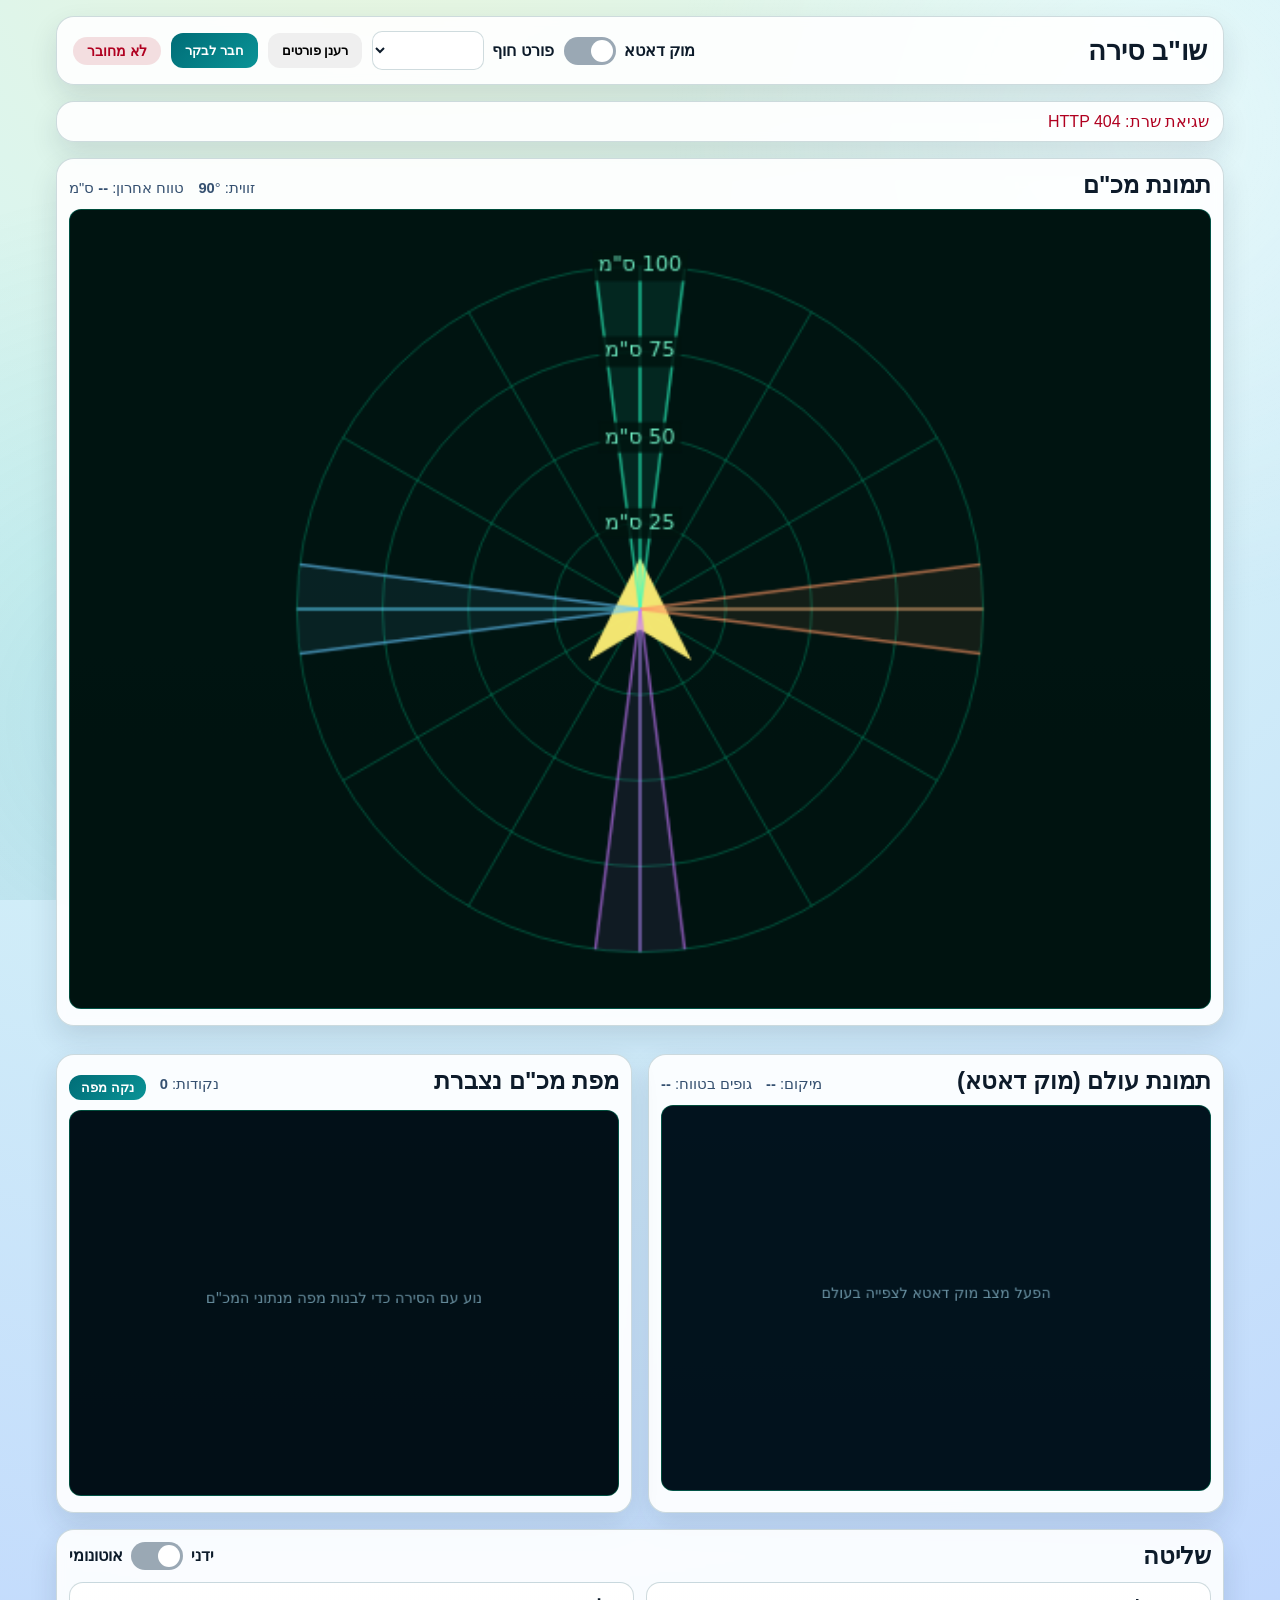
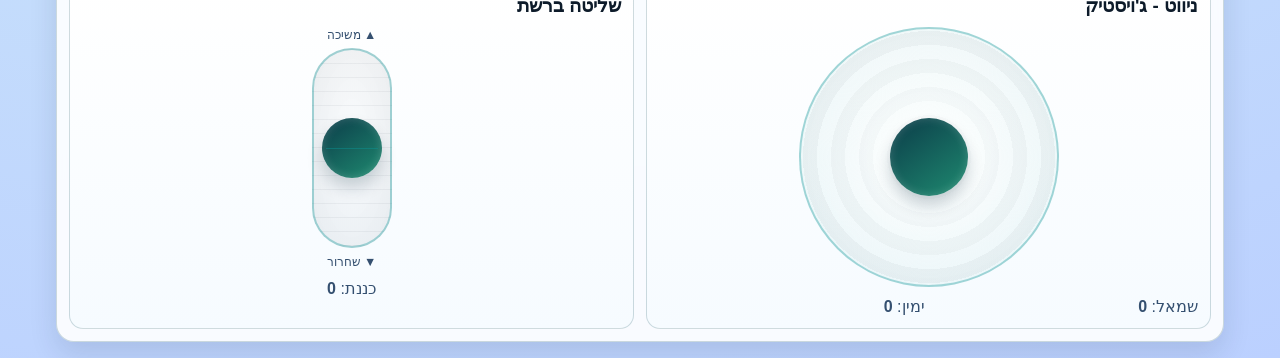
==== host/web/index.html @ 7709d46a "." ====
<!doctype html>
<html lang="he" dir="rtl">
  <head>
    <meta charset="UTF-8" />
    <meta name="viewport" content="width=device-width, initial-scale=1.0" />
    <title>שו"ב סירה</title>
    <link rel="stylesheet" href="./styles.css" />
  </head>
  <body>
    <div class="bg-gradient"></div>
    <main class="layout">
      <header class="panel topbar">
        <h1>שו"ב סירה</h1>
        <div class="top-actions">
          <label class="switch-wrap" for="mockSwitch">
            <span>מוק דאטא</span>
            <input id="mockSwitch" type="checkbox" />
            <span class="switch-slider" aria-hidden="true"></span>
          </label>
          <label class="port-picker" for="portSelect">
            <span>פורט חוף</span>
            <select id="portSelect"></select>
          </label>
          <button id="refreshPortsBtn" type="button">רענן פורטים</button>
          <button id="connectBtn" class="primary">חבר לבקר</button>
          <span id="connectionState" class="badge disconnected">לא מחובר</span>
        </div>
      </header>

      <section class="panel server-panel">
        <p id="serverMessage" class="server-message">השרת המקומי זמין. בחר פורט COM של ארדואינו החוף וחבר.</p>
      </section>

      <section class="panel radar-panel">
        <div class="panel-header">
          <h2>תמונת מכ"ם</h2>
          <div class="radar-meta">
            <span>זווית: <strong id="radarAngleValue">90</strong>°</span>
            <span>טווח אחרון: <strong id="radarDistanceValue">--</strong> ס"מ</span>
          </div>
        </div>
        <canvas id="radarCanvas" width="600" height="420" aria-label="תצוגת מכ"ם"></canvas>
      </section>

      <div class="world-row">
        <section class="panel radar-panel world-panel">
          <div class="panel-header">
            <h2>תמונת עולם (מוק דאטא)</h2>
            <div class="radar-meta">
              <span>מיקום: <strong id="worldPosValue">--</strong></span>
              <span>גופים בטווח: <strong id="worldInRangeValue">--</strong></span>
            </div>
          </div>
          <canvas id="worldCanvas" width="600" height="420" aria-label="תמונת עולם המוק"></canvas>
        </section>

        <section class="panel radar-panel map-panel">
          <div class="panel-header">
            <h2>מפת מכ"ם נצברת</h2>
            <div class="radar-meta">
              <span>נקודות: <strong id="mapPointsValue">0</strong></span>
              <button id="mapClearBtn" type="button" class="mini-btn">נקה מפה</button>
            </div>
          </div>
          <canvas id="mapCanvas" width="600" height="420" aria-label="מפת מכ"ם נצברת מנתוני החיישנים"></canvas>
        </section>
      </div>

      <section class="panel controls-panel">
        <div class="mode-row">
          <h2>שליטה</h2>
          <label class="switch-wrap" for="modeSwitch">
            <span>ידני</span>
            <input id="modeSwitch" type="checkbox" />
            <span class="switch-slider" aria-hidden="true"></span>
            <span>אוטונומי</span>
          </label>
        </div>

        <div class="controls-grid">
          <div class="joystick-row">
            <article class="card">
              <h3>ניווט - ג'ויסטיק</h3>
              <div id="joystickBase" class="joystick-base" aria-label="ג'ויסטיק ניווט">
                <div id="joystickStick" class="joystick-stick"></div>
              </div>
              <div class="telemetry-mini">
                <span>שמאל: <strong id="leftSpeedValue">0</strong></span>
                <span>ימין: <strong id="rightSpeedValue">0</strong></span>
              </div>
            </article>


            <article class="card net-card">
              <h3>שליטה ברשת</h3>
              <div class="winch-joystick-wrap">
                <span class="winch-label">▲ משיכה</span>
                <div id="winchJoystickBase" class="winch-joystick-base" aria-label="ג'ויסטיק כננת">
                  <div id="winchJoystickHandle" class="winch-joystick-handle"></div>
                </div>
                <span class="winch-label">▼ שחרור</span>
              </div>
              <div class="telemetry-mini" style="margin-top:10px">
                <span style="grid-column:1/-1;text-align:center">כננת: <strong id="winchSpeedValue">0</strong></span>
              </div>
            </article>
          </div>
        </div>
      </section>
    </main>

    <script src="./app.js" defer></script>
  </body>
</html>
---- host/web/styles.css ----
:root {
  --ink: #0d1b2a;
  --panel: rgba(255, 255, 255, 0.9);
  --line: rgba(15, 76, 92, 0.2);
  --accent: #006d77;
  --accent-strong: #0a9396;
  --ok: #2a9d8f;
  --warn: #bc6c25;
  --bad: #b00020;
  --text-soft: #355070;
}

* {
  box-sizing: border-box;
}

body {
  margin: 0;
  min-height: 100vh;
  font-family: "Rubik", "Assistant", sans-serif;
  color: var(--ink);
  background: radial-gradient(circle at 30% -10%, #e9f5db 0%, #d6f5f6 35%, #bbd0ff 100%);
  overflow-x: hidden;
}

.bg-gradient {
  position: fixed;
  inset: 0;
  background-image:
    radial-gradient(circle at 90% 15%, rgba(255, 255, 255, 0.4), transparent 35%),
    radial-gradient(circle at 12% 80%, rgba(10, 147, 150, 0.15), transparent 40%);
  pointer-events: none;
}

.layout {
  position: relative;
  z-index: 1;
  max-width: 1200px;
  margin: 0 auto;
  padding: 16px;
  display: grid;
  gap: 16px;
}

.panel {
  background: var(--panel);
  border: 1px solid var(--line);
  border-radius: 18px;
  box-shadow: 0 12px 28px rgba(20, 33, 61, 0.12);
  backdrop-filter: blur(4px);
}

.topbar {
  padding: 14px 16px;
  display: flex;
  align-items: center;
  justify-content: space-between;
  gap: 12px;
}

.topbar h1 {
  margin: 0;
  font-size: clamp(1.2rem, 3vw, 1.7rem);
}

.top-actions {
  display: flex;
  align-items: center;
  gap: 10px;
  flex-wrap: wrap;
}

.port-picker {
  display: inline-flex;
  align-items: center;
  gap: 8px;
  font-weight: 700;
}

.port-picker select {
  min-width: 112px;
  border-radius: 10px;
  border: 1px solid var(--line);
  padding: 9px 10px;
  background: #ffffff;
  color: var(--ink);
  font: inherit;
}

.server-panel {
  padding: 10px 14px;
}

.server-message {
  margin: 0;
  color: var(--text-soft);
  font-weight: 500;
}

button {
  border: none;
  border-radius: 12px;
  padding: 10px 14px;
  cursor: pointer;
  font-weight: 700;
  transition: transform 0.14s ease, filter 0.14s ease;
}

button:hover {
  transform: translateY(-1px);
  filter: brightness(1.04);
}

button:active {
  transform: translateY(0);
}

button:disabled {
  cursor: not-allowed;
  opacity: 0.6;
  transform: none;
}

.primary {
  background: linear-gradient(135deg, var(--accent), var(--accent-strong));
  color: #ffffff;
}

.success {
  background: linear-gradient(135deg, #1f8a70, #2a9d8f);
  color: #ffffff;
}

.warning {
  background: linear-gradient(135deg, #a44a3f, #bc6c25);
  color: #ffffff;
}

.badge {
  display: inline-flex;
  align-items: center;
  justify-content: center;
  min-width: 88px;
  border-radius: 999px;
  padding: 6px 12px;
  font-weight: 700;
  font-size: 0.85rem;
}

.badge.disconnected {
  background: rgba(176, 0, 32, 0.13);
  color: var(--bad);
}

.badge.connected {
  background: rgba(42, 157, 143, 0.16);
  color: #14532d;
}

.radar-panel {
  padding: 12px;
}

.panel-header {
  display: flex;
  align-items: baseline;
  justify-content: space-between;
  gap: 10px;
  margin-bottom: 10px;
}

.panel-header h2 {
  margin: 0;
}

.radar-meta {
  display: flex;
  gap: 14px;
  color: var(--text-soft);
  font-size: 0.92rem;
}

#radarCanvas,
#worldCanvas,
#mapCanvas {
  width: 100%;
  height: auto;
  border-radius: 12px;
  background: linear-gradient(180deg, #031926, #001018);
  border: 1px solid rgba(0, 255, 163, 0.25);
}

.world-panel,
.map-panel {
  margin-top: 12px;
}

.world-row {
  display: grid;
  grid-template-columns: 1fr 1fr;
  gap: 16px;
  margin-top: 12px;
}

.world-row .world-panel,
.world-row .map-panel {
  margin-top: 0;
}

.mini-btn {
  padding: 5px 12px;
  font-size: 0.82rem;
  background: linear-gradient(135deg, var(--accent), var(--accent-strong));
  color: #ffffff;
}

.controls-panel {
  padding: 12px;
}

.mode-row {
  display: flex;
  align-items: center;
  justify-content: space-between;
  margin-bottom: 12px;
}

.mode-row h2 {
  margin: 0;
}

.switch-wrap {
  display: inline-flex;
  align-items: center;
  gap: 8px;
  font-weight: 700;
}

.switch-wrap input {
  display: none;
}

.switch-slider {
  width: 52px;
  height: 28px;
  border-radius: 999px;
  background: #9aa8b4;
  position: relative;
  transition: background 0.2s ease;
}

.switch-slider::after {
  content: "";
  position: absolute;
  top: 3px;
  right: 3px;
  width: 22px;
  height: 22px;
  border-radius: 50%;
  background: #ffffff;
  transition: transform 0.2s ease;
}

#modeSwitch:checked + .switch-slider {
  background: var(--accent-strong);
}

#modeSwitch:checked + .switch-slider::after {
  transform: translateX(-24px);
}

.controls-grid {
  display: grid;
  grid-template-columns: 1fr;
  gap: 12px;
}

.joystick-row {
  display: flex;
  gap: 12px;
}

.joystick-row > .card {
  flex: 1;
}

.card {
  border-radius: 14px;
  border: 1px solid var(--line);
  background: linear-gradient(180deg, #ffffff, #f6fbff);
  padding: 12px;
}

.card h3 {
  margin: 0 0 10px;
}

.joystick-base {
  width: min(260px, 100%);
  aspect-ratio: 1;
  margin: 0 auto;
  border-radius: 50%;
  border: 2px solid rgba(10, 147, 150, 0.35);
  background:
    radial-gradient(circle at center, rgba(255, 255, 255, 0.95), rgba(10, 147, 150, 0.08)),
    repeating-radial-gradient(circle at center, rgba(13, 27, 42, 0.06) 0 14px, transparent 14px 28px);
  position: relative;
  touch-action: none;
}

.joystick-stick {
  width: 78px;
  height: 78px;
  border-radius: 50%;
  background: linear-gradient(145deg, #0b3c49, #1f8a70);
  position: absolute;
  top: 50%;
  left: 50%;
  transform: translate(-50%, -50%);
  box-shadow: inset 0 0 10px rgba(255, 255, 255, 0.18), 0 10px 16px rgba(7, 35, 54, 0.2);
}

.telemetry-mini,
.telemetry-grid {
  margin-top: 10px;
  display: grid;
  gap: 8px;
  color: var(--text-soft);
}

.telemetry-mini {
  grid-template-columns: 1fr 1fr;
}

.telemetry-grid {
  grid-template-columns: 1fr 1fr;
}

.winch-joystick-wrap {
  display: flex;
  flex-direction: column;
  align-items: center;
  gap: 6px;
}

.winch-label {
  font-size: 0.78rem;
  color: var(--text-soft);
  user-select: none;
}

.winch-joystick-base {
  width: 80px;
  height: 200px;
  border-radius: 40px;
  border: 2px solid rgba(10, 147, 150, 0.35);
  background:
    radial-gradient(ellipse at center, rgba(255, 255, 255, 0.05), rgba(13, 27, 42, 0.08)),
    repeating-linear-gradient(to bottom, transparent 0 13px, rgba(13, 27, 42, 0.05) 13px 14px);
  position: relative;
  touch-action: none;
}

.winch-joystick-base::after {
  content: '';
  position: absolute;
  left: 12px;
  right: 12px;
  top: 50%;
  height: 1px;
  background: rgba(10, 147, 150, 0.45);
  pointer-events: none;
}

.winch-joystick-handle {
  width: 60px;
  height: 60px;
  border-radius: 50%;
  background: linear-gradient(145deg, #0b3c49, #1f8a70);
  position: absolute;
  top: 50%;
  left: 50%;
  transform: translate(-50%, -50%);
  box-shadow: inset 0 0 10px rgba(255, 255, 255, 0.18), 0 10px 16px rgba(7, 35, 54, 0.2);
  pointer-events: none;
}

@media (max-width: 900px) {
  .controls-grid {
    grid-template-columns: 1fr;
  }

  .world-row {
    grid-template-columns: 1fr;
  }

  .panel-header,
  .mode-row,
  .topbar {
    flex-direction: column;
    align-items: flex-start;
  }

  .radar-meta {
    flex-direction: column;
    gap: 4px;
  }
}
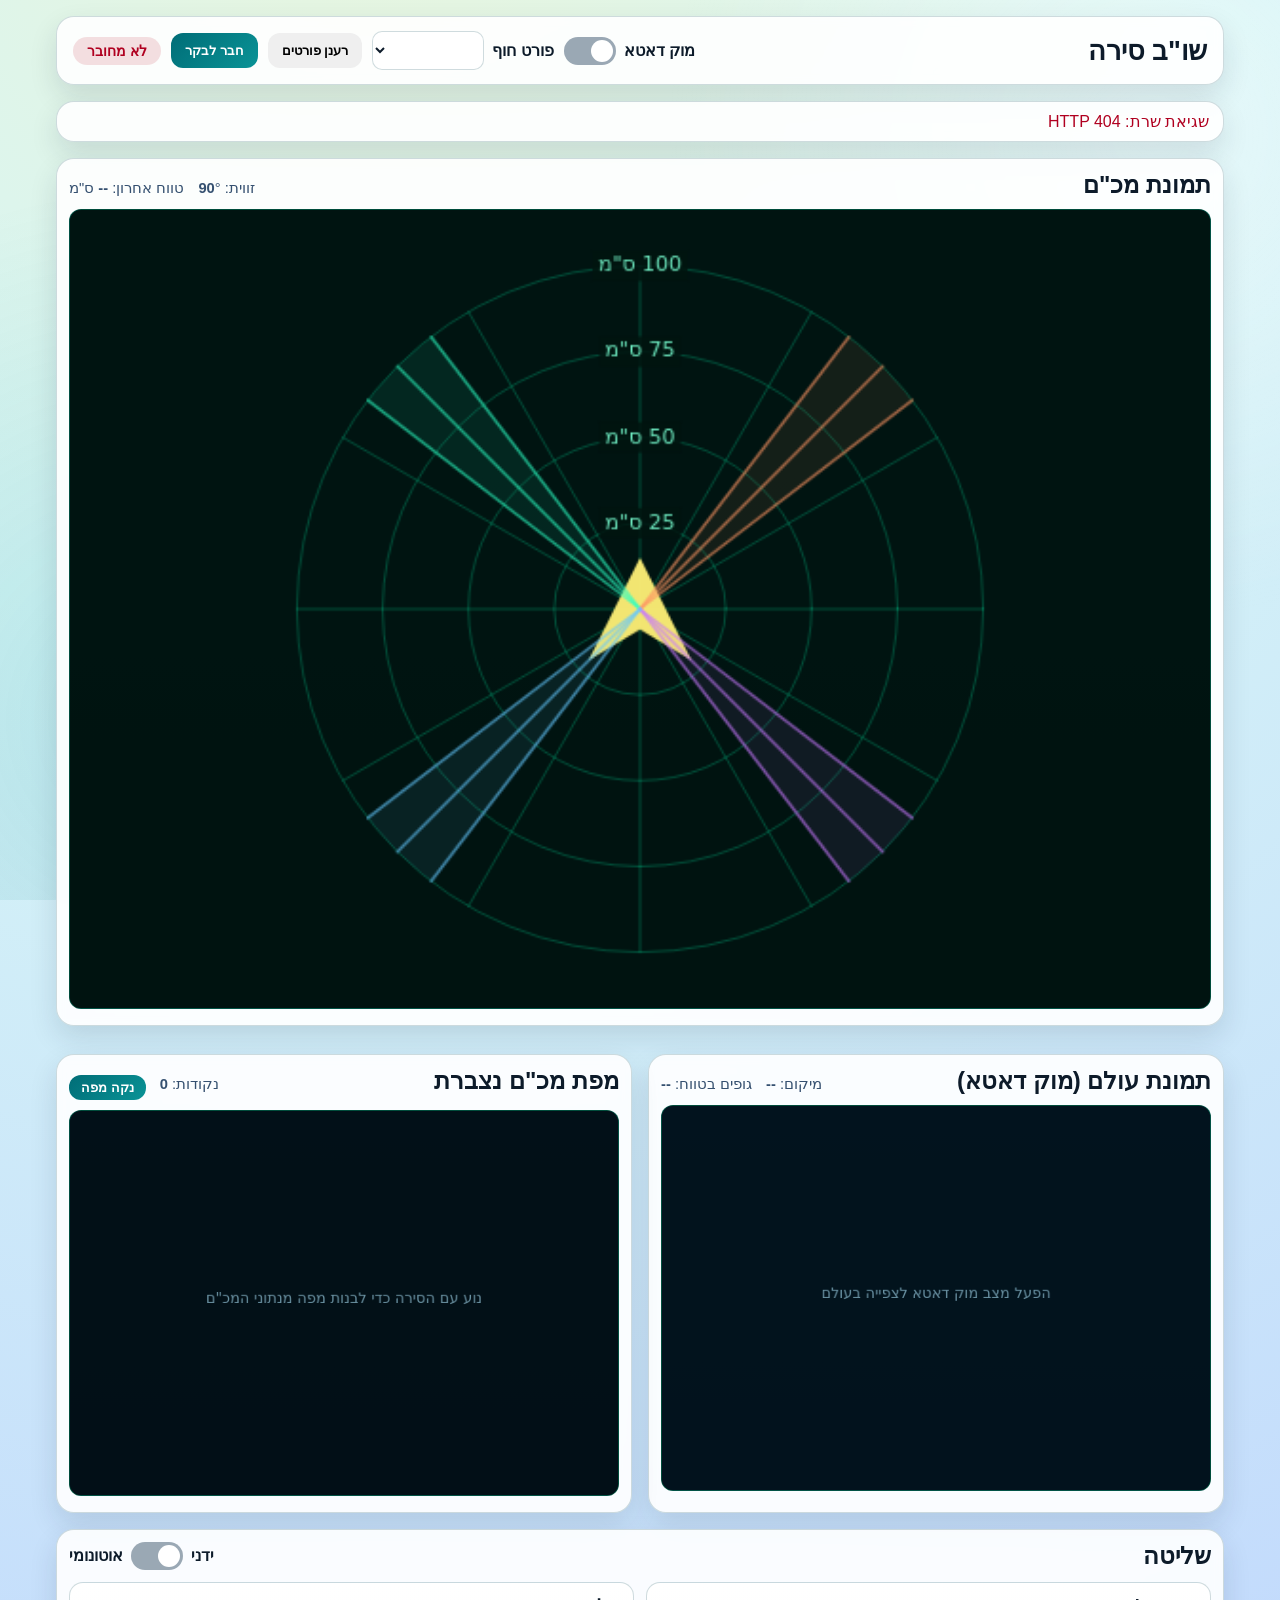
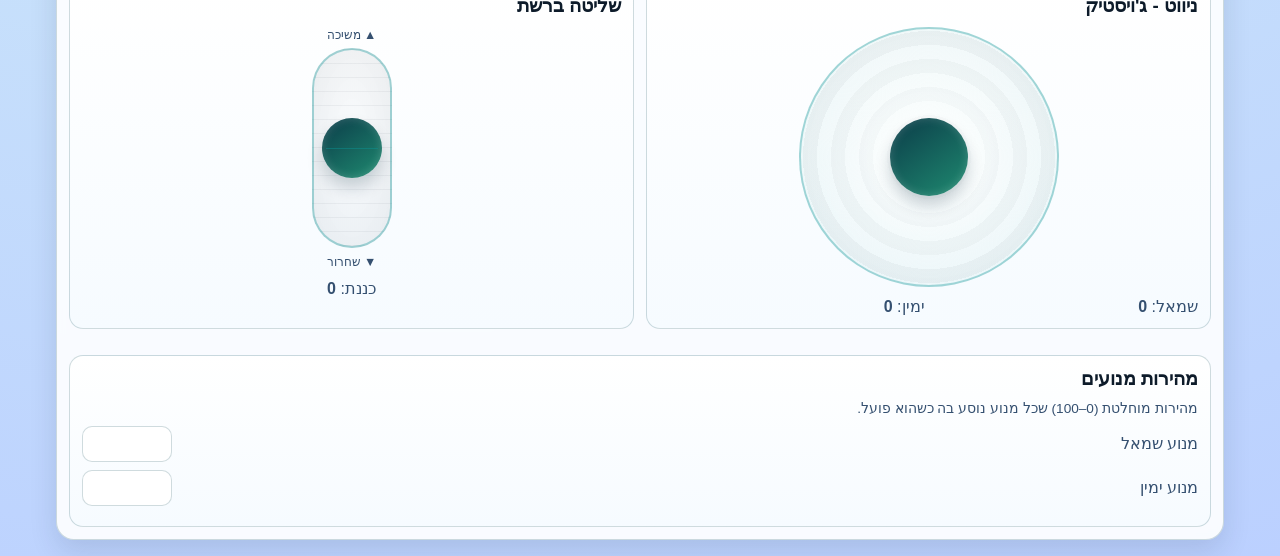
==== commit 25ef643d: "." ====
--- a/host/web/index.html
+++ b/host/web/index.html
@@ -105,6 +105,19 @@
               </div>
             </article>
           </div>
+
+          <article class="card motor-speed-card">
+            <h3>מהירות מנועים</h3>
+            <p class="motor-speed-hint">מהירות מוחלטת (0–100) שכל מנוע נוסע בה כשהוא פועל.</p>
+            <div class="motor-speed-row">
+              <label for="motorLeftAbs">מנוע שמאל</label>
+              <input id="motorLeftAbs" type="number" min="0" max="100" step="1" inputmode="numeric" />
+            </div>
+            <div class="motor-speed-row">
+              <label for="motorRightAbs">מנוע ימין</label>
+              <input id="motorRightAbs" type="number" min="0" max="100" step="1" inputmode="numeric" />
+            </div>
+          </article>
         </div>
       </section>
     </main>
--- a/host/web/styles.css
+++ b/host/web/styles.css
@@ -293,6 +293,39 @@
 
 .card h3 {
   margin: 0 0 10px;
+}
+
+.motor-speed-card {
+  margin-top: 14px;
+}
+
+.motor-speed-hint {
+  margin: 0 0 10px;
+  font-size: 0.85rem;
+  color: var(--text-soft);
+}
+
+.motor-speed-row {
+  display: flex;
+  align-items: center;
+  justify-content: space-between;
+  gap: 10px;
+  margin-bottom: 8px;
+}
+
+.motor-speed-row label {
+  color: var(--text-soft);
+}
+
+.motor-speed-row input[type="number"] {
+  width: 90px;
+  padding: 8px 10px;
+  border-radius: 10px;
+  border: 1px solid var(--line);
+  background: #fff;
+  color: var(--text);
+  font-size: 1rem;
+  text-align: center;
 }
 
 .joystick-base {
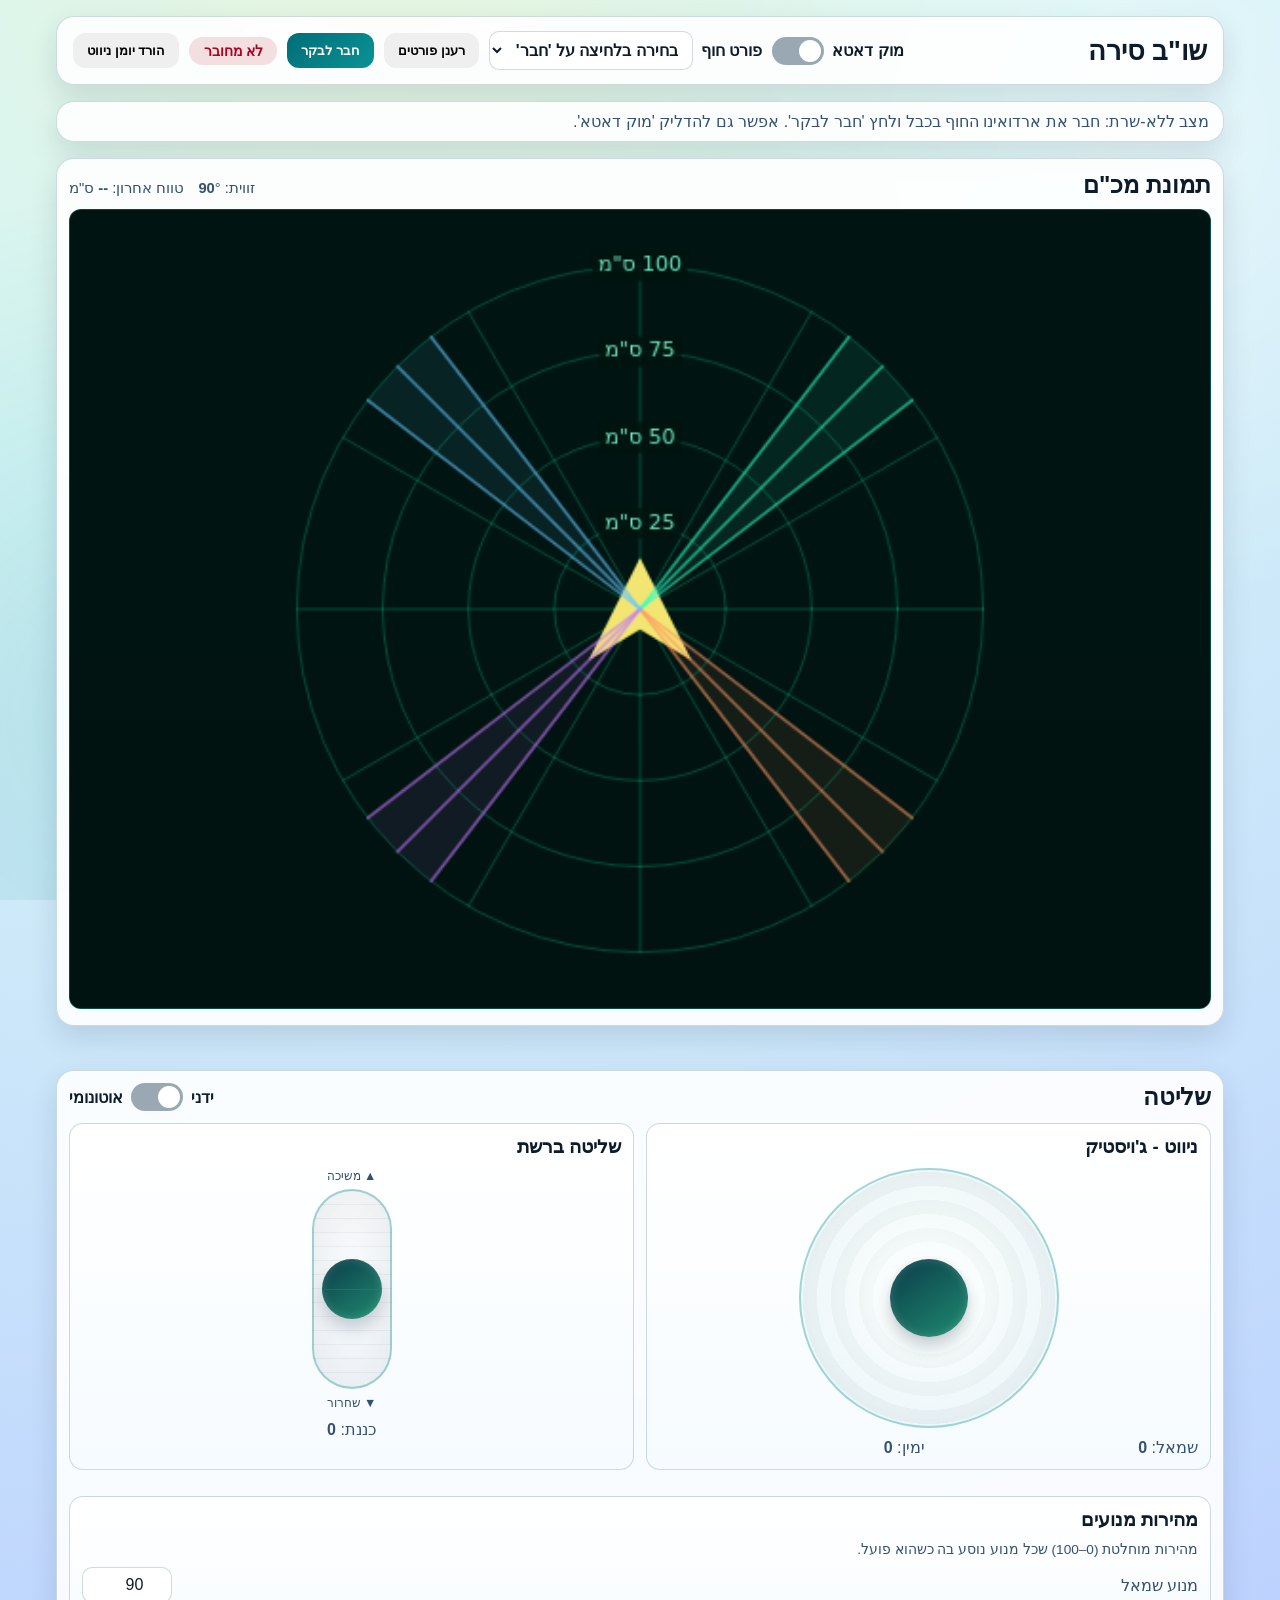
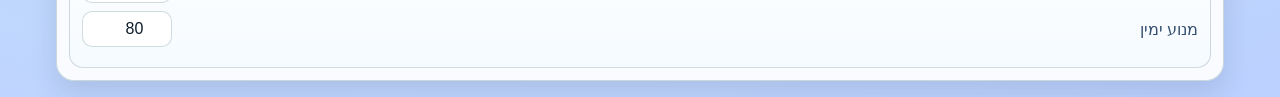
==== commit 9fe10e11: "Add serverless nav-log download button" ====
--- a/host/web/index.html
+++ b/host/web/index.html
@@ -24,6 +24,7 @@
           <button id="refreshPortsBtn" type="button">רענן פורטים</button>
           <button id="connectBtn" class="primary">חבר לבקר</button>
           <span id="connectionState" class="badge disconnected">לא מחובר</span>
+          <button id="downloadNavBtn" type="button" hidden>הורד יומן ניווט</button>
         </div>
       </header>
 
@@ -122,6 +123,7 @@
       </section>
     </main>
 
+    <script src="./serial-bridge.js" defer></script>
     <script src="./app.js" defer></script>
   </body>
 </html>
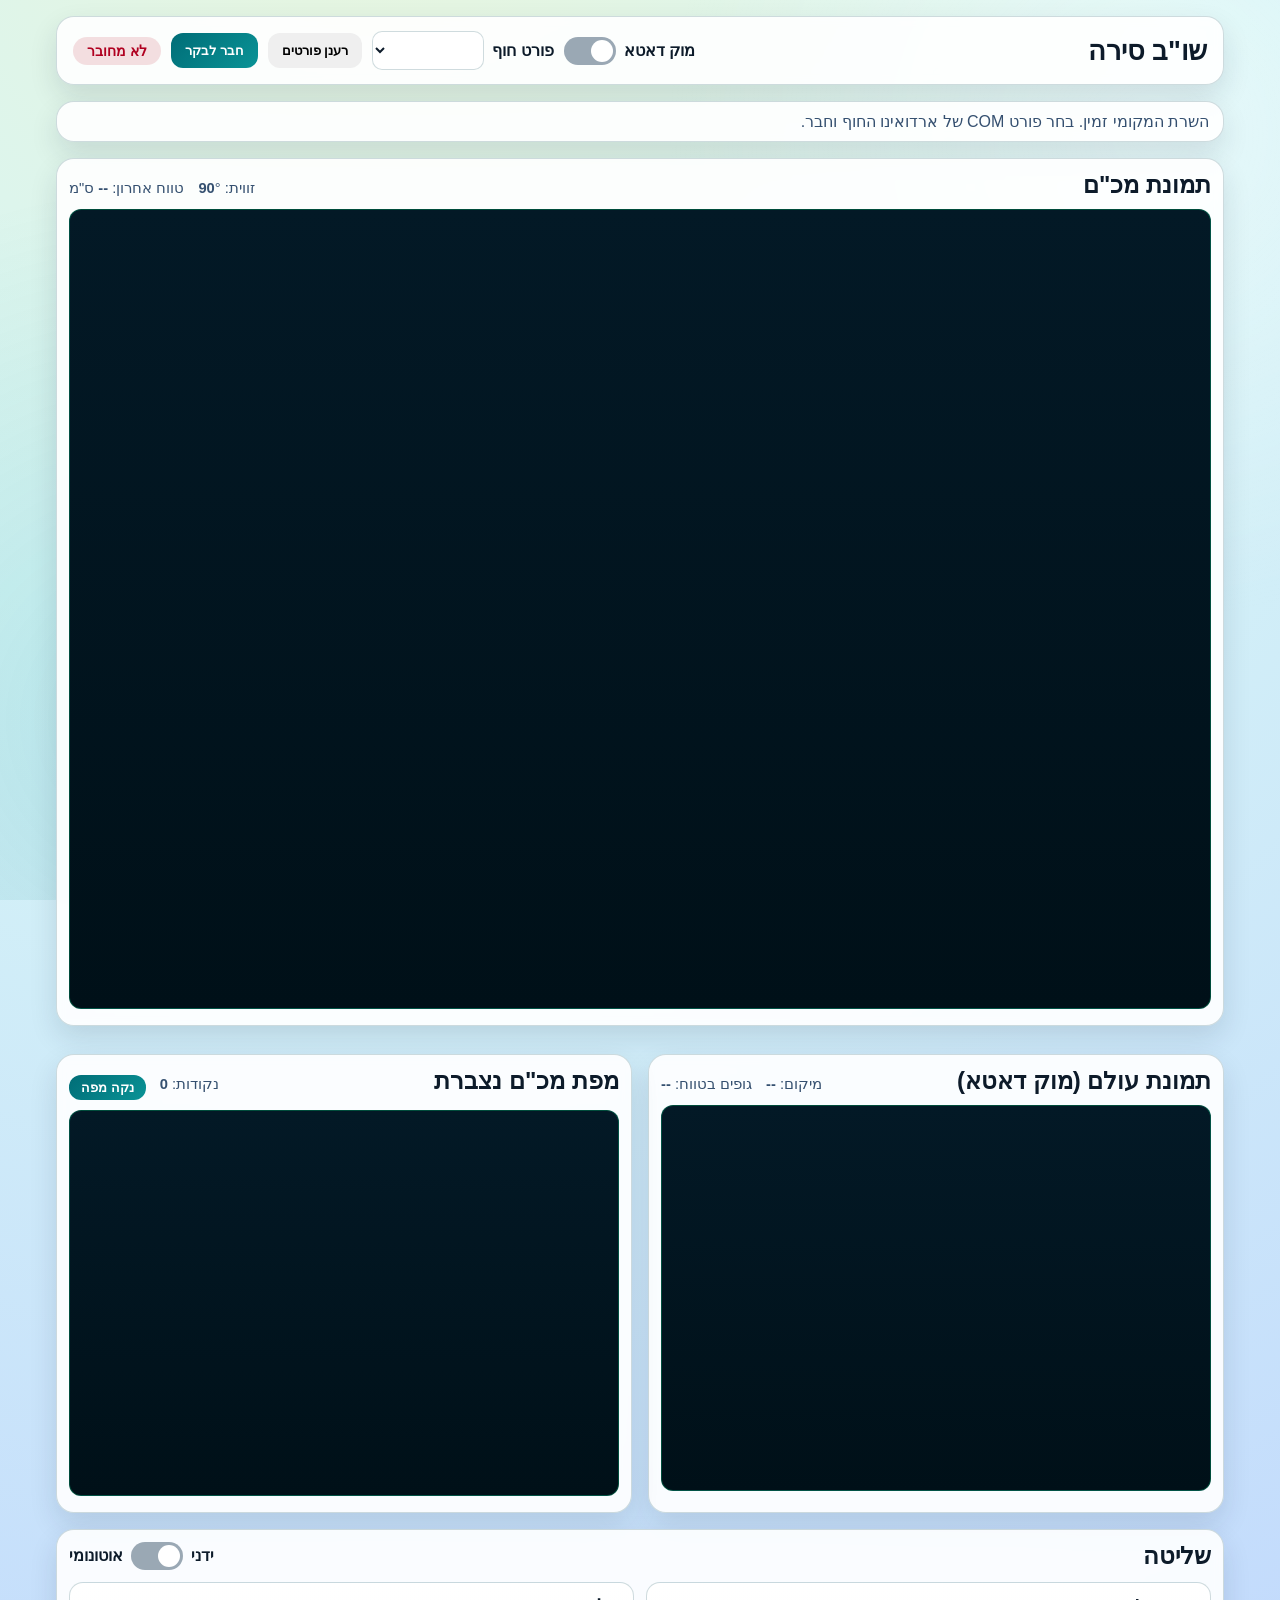
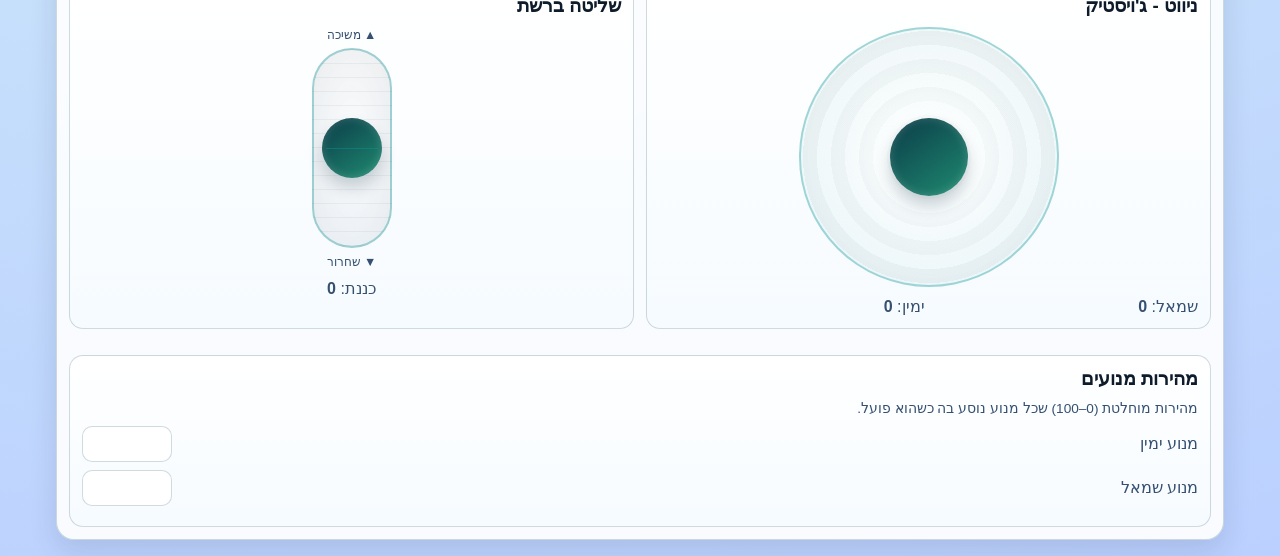
==== commit 3127b192: "." ====
--- a/host/web/index.html
+++ b/host/web/index.html
@@ -111,11 +111,11 @@
             <h3>מהירות מנועים</h3>
             <p class="motor-speed-hint">מהירות מוחלטת (0–100) שכל מנוע נוסע בה כשהוא פועל.</p>
             <div class="motor-speed-row">
-              <label for="motorLeftAbs">מנוע שמאל</label>
+              <label for="motorLeftAbs">מנוע ימין</label>
               <input id="motorLeftAbs" type="number" min="0" max="100" step="1" inputmode="numeric" />
             </div>
             <div class="motor-speed-row">
-              <label for="motorRightAbs">מנוע ימין</label>
+              <label for="motorRightAbs">מנוע שמאל</label>
               <input id="motorRightAbs" type="number" min="0" max="100" step="1" inputmode="numeric" />
             </div>
           </article>
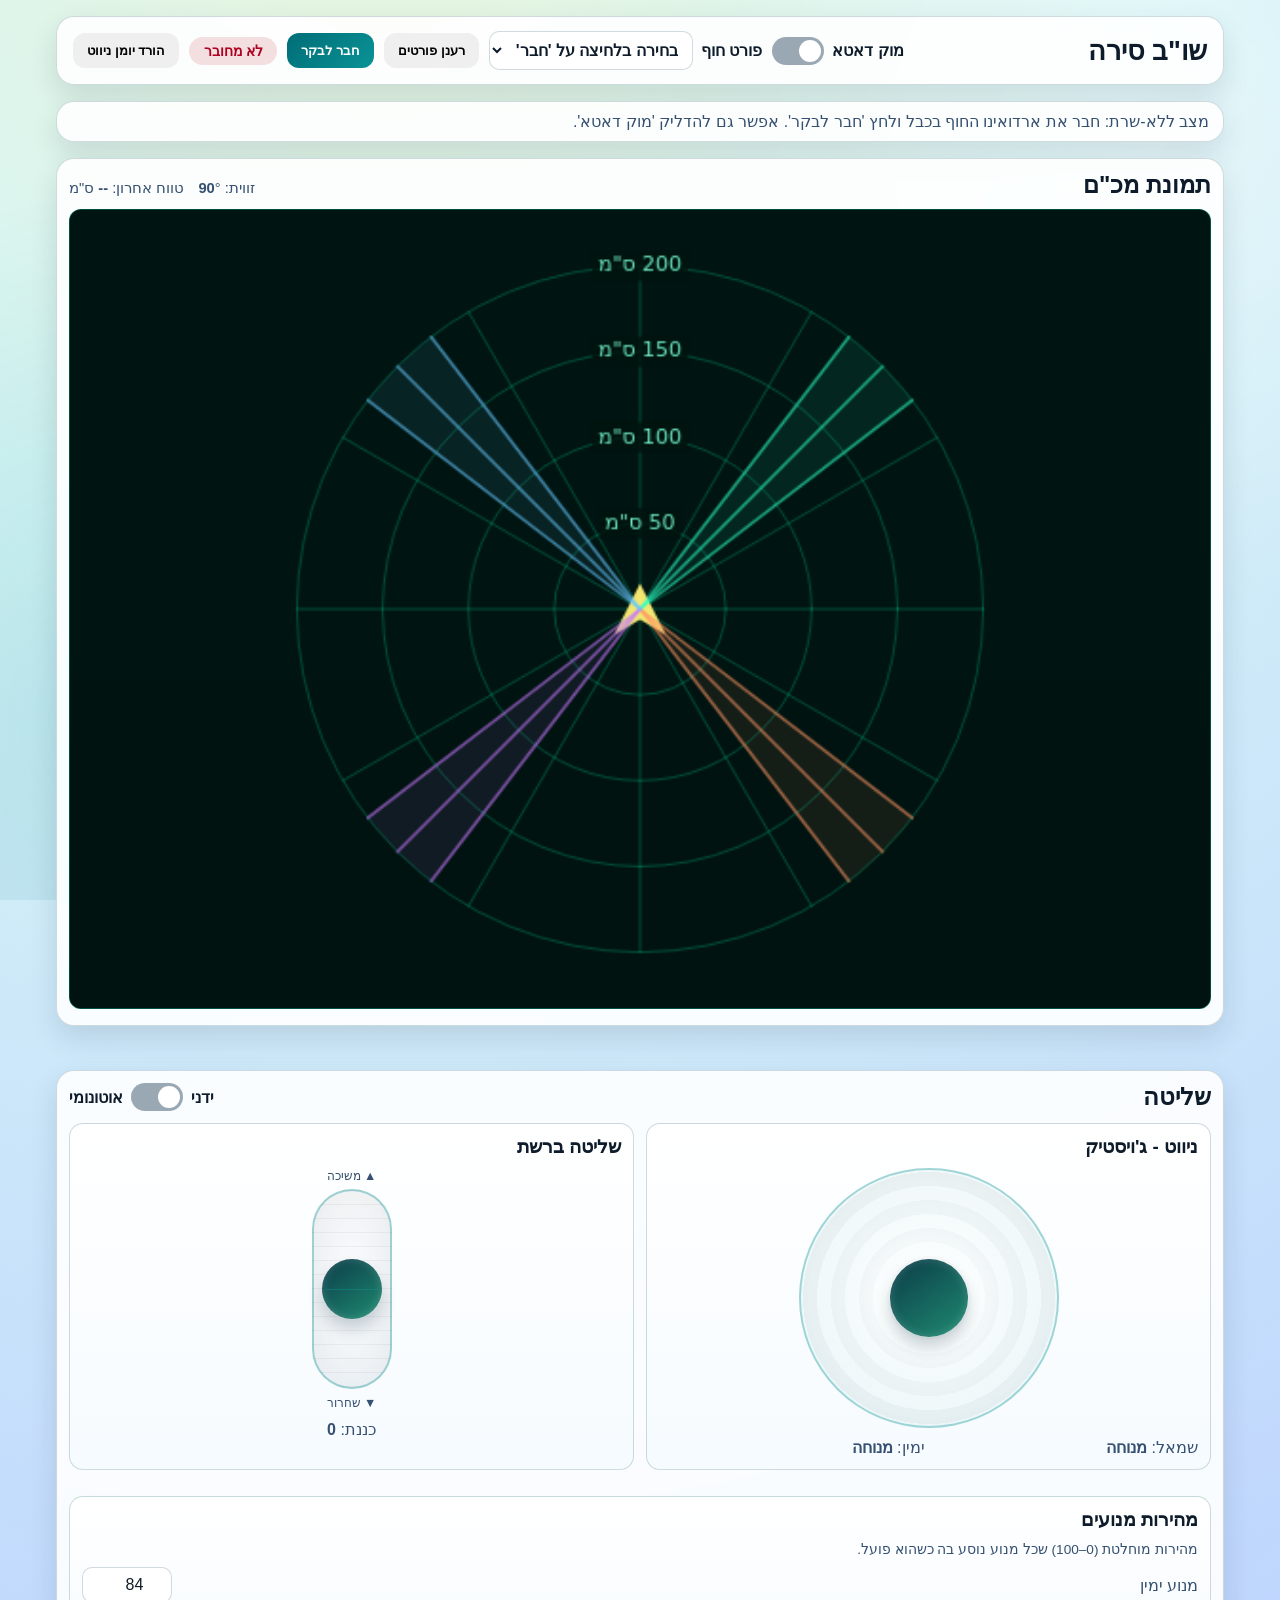
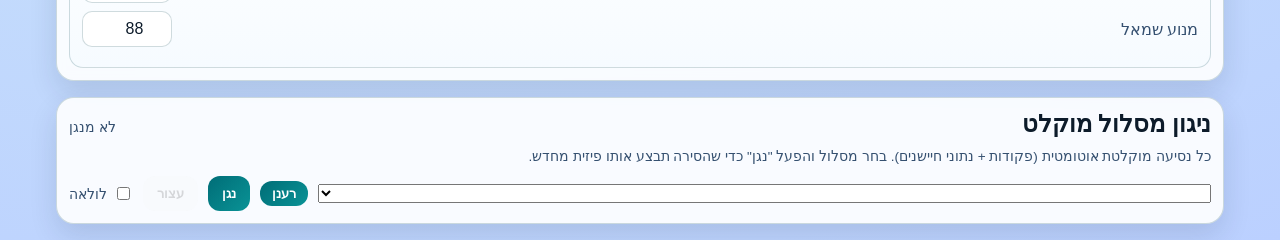
==== commit fa1a7409: "ץ" ====
--- a/host/web/index.html
+++ b/host/web/index.html
@@ -86,8 +86,8 @@
                 <div id="joystickStick" class="joystick-stick"></div>
               </div>
               <div class="telemetry-mini">
-                <span>שמאל: <strong id="leftSpeedValue">0</strong></span>
-                <span>ימין: <strong id="rightSpeedValue">0</strong></span>
+                <span>שמאל: <strong id="leftSpeedValue">מנוחה</strong></span>
+                <span>ימין: <strong id="rightSpeedValue">מנוחה</strong></span>
               </div>
             </article>
 
@@ -121,9 +121,30 @@
           </article>
         </div>
       </section>
+
+      <section class="panel replay-panel">
+        <div class="panel-header">
+          <h2>ניגון מסלול מוקלט</h2>
+          <span id="replayStatus" class="replay-status">לא מנגן</span>
+        </div>
+        <p class="replay-hint">
+          כל נסיעה מוקלטת אוטומטית (פקודות + נתוני חיישנים). בחר מסלול והפעל
+          "נגן" כדי שהסירה תבצע אותו פיזית מחדש.
+        </p>
+        <div class="replay-controls">
+          <select id="replaySelect" aria-label="מסלול מוקלט"></select>
+          <button id="replayRefreshBtn" type="button" class="mini-btn">רענן</button>
+          <button id="replayPlayBtn" type="button" class="primary">נגן</button>
+          <button id="replayStopBtn" type="button">עצור</button>
+          <label class="replay-loop" for="replayLoopChk">
+            <input id="replayLoopChk" type="checkbox" />
+            <span>לולאה</span>
+          </label>
+        </div>
+      </section>
     </main>
 
-    <script src="./serial-bridge.js" defer></script>
-    <script src="./app.js" defer></script>
+    <script src="./serial-bridge.js?v=20260716a" defer></script>
+    <script src="./app.js?v=20260716q-proto16" defer></script>
   </body>
 </html>
--- a/host/web/styles.css
+++ b/host/web/styles.css
@@ -297,6 +297,46 @@
 
 .motor-speed-card {
   margin-top: 14px;
+}
+
+.replay-panel {
+  padding: 12px;
+}
+
+.replay-status {
+  font-size: 0.85rem;
+  color: var(--text-soft);
+}
+
+.replay-hint {
+  margin: 0 0 12px;
+  font-size: 0.85rem;
+  color: var(--text-soft);
+}
+
+.replay-controls {
+  display: flex;
+  flex-wrap: wrap;
+  align-items: center;
+  gap: 10px;
+}
+
+.replay-controls select {
+  flex: 1 1 200px;
+  min-width: 160px;
+}
+
+.replay-loop {
+  display: inline-flex;
+  align-items: center;
+  gap: 6px;
+  color: var(--text-soft);
+  font-size: 0.85rem;
+}
+
+.replay-controls button:disabled {
+  opacity: 0.5;
+  cursor: not-allowed;
 }
 
 .motor-speed-hint {
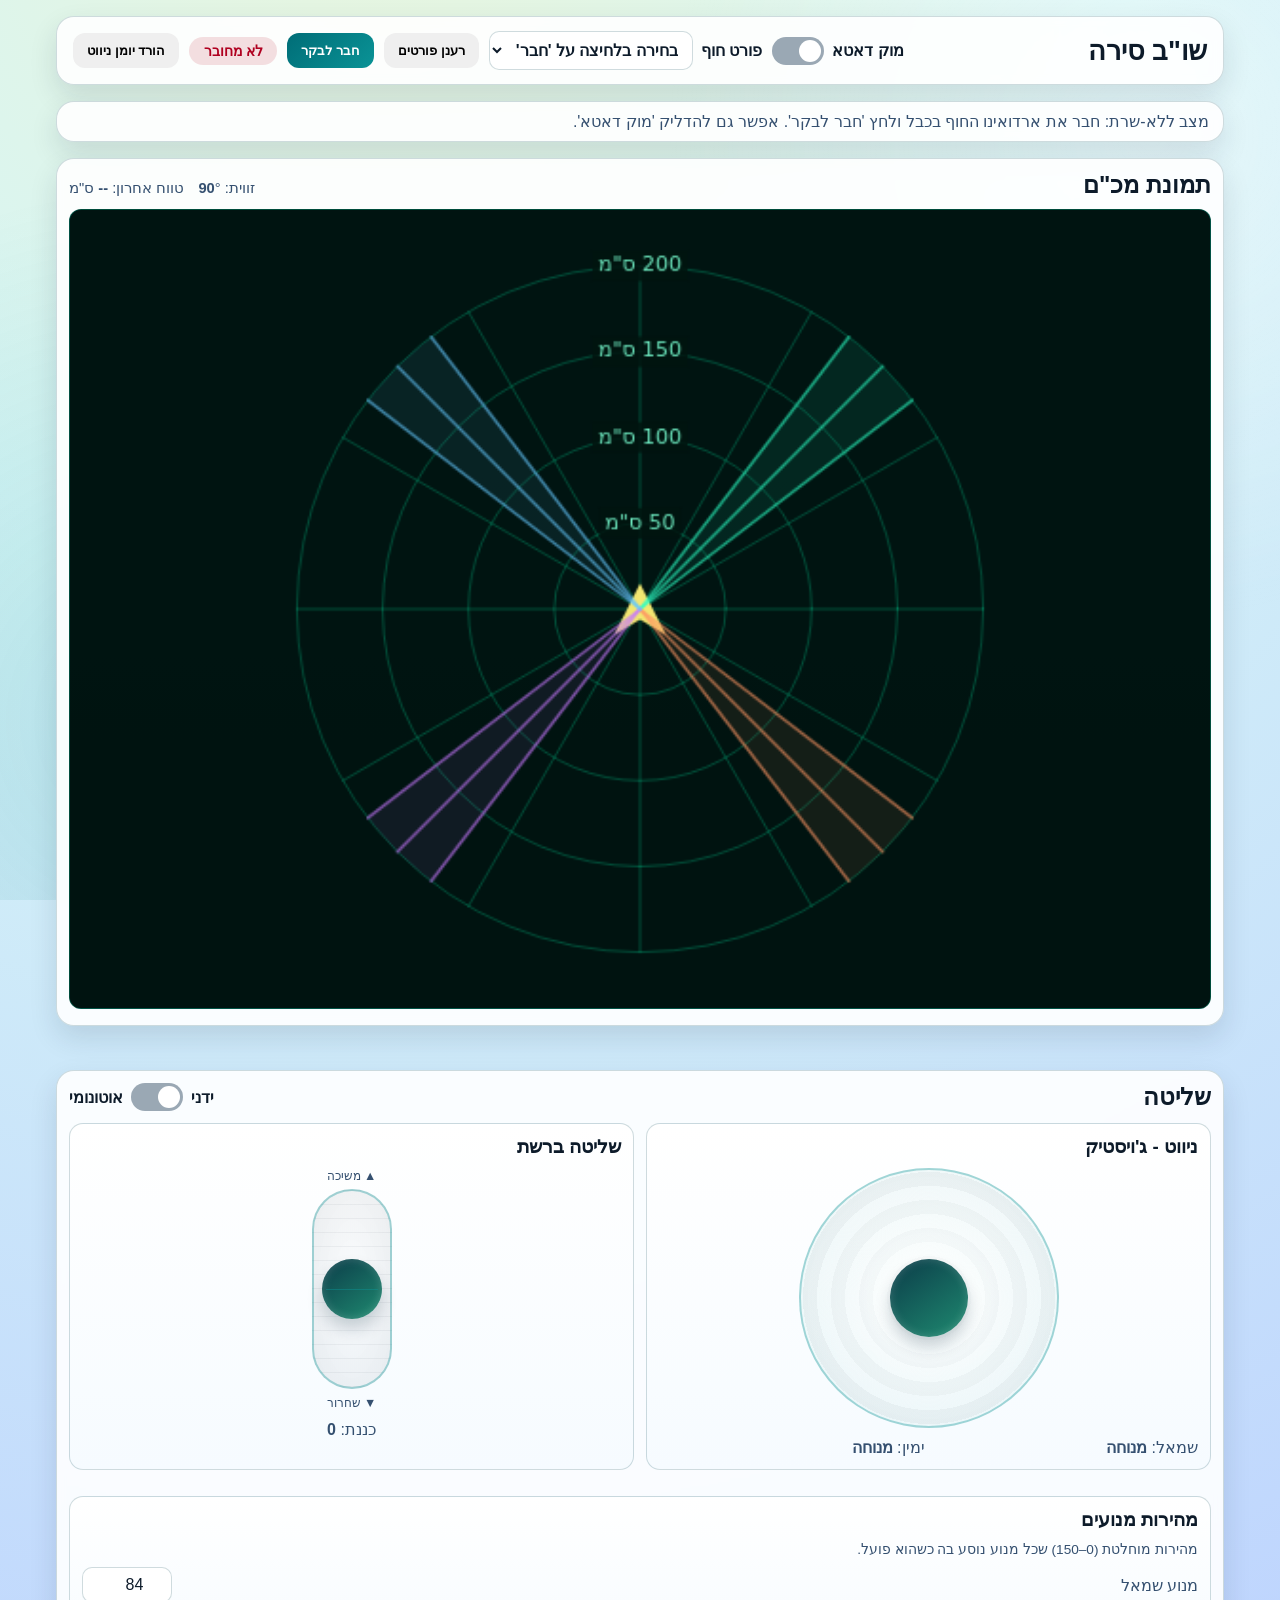
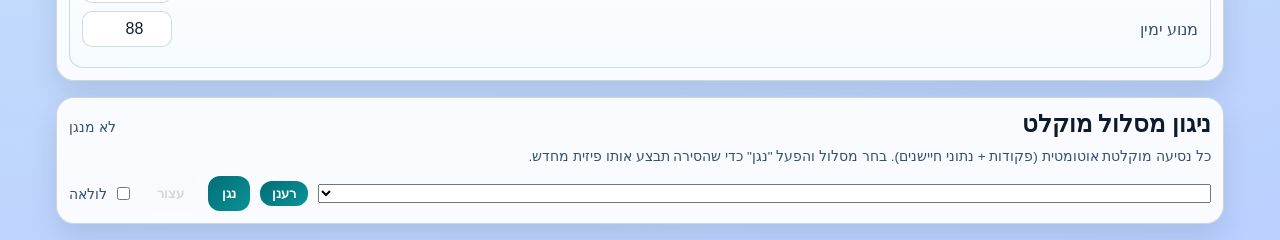
==== commit d2af6f5b: "." ====
--- a/host/web/index.html
+++ b/host/web/index.html
@@ -109,14 +109,14 @@
 
           <article class="card motor-speed-card">
             <h3>מהירות מנועים</h3>
-            <p class="motor-speed-hint">מהירות מוחלטת (0–100) שכל מנוע נוסע בה כשהוא פועל.</p>
+            <p class="motor-speed-hint">מהירות מוחלטת (0–150) שכל מנוע נוסע בה כשהוא פועל.</p>
             <div class="motor-speed-row">
-              <label for="motorLeftAbs">מנוע ימין</label>
-              <input id="motorLeftAbs" type="number" min="0" max="100" step="1" inputmode="numeric" />
+              <label for="motorLeftAbs">מנוע שמאל</label>
+              <input id="motorLeftAbs" type="number" min="0" max="150" step="1" inputmode="numeric" />
             </div>
             <div class="motor-speed-row">
-              <label for="motorRightAbs">מנוע שמאל</label>
-              <input id="motorRightAbs" type="number" min="0" max="100" step="1" inputmode="numeric" />
+              <label for="motorRightAbs">מנוע ימין</label>
+              <input id="motorRightAbs" type="number" min="0" max="150" step="1" inputmode="numeric" />
             </div>
           </article>
         </div>
@@ -145,6 +145,6 @@
     </main>
 
     <script src="./serial-bridge.js?v=20260716a" defer></script>
-    <script src="./app.js?v=20260716q-proto16" defer></script>
+    <script src="./app.js?v=20260717f-followgap" defer></script>
   </body>
 </html>
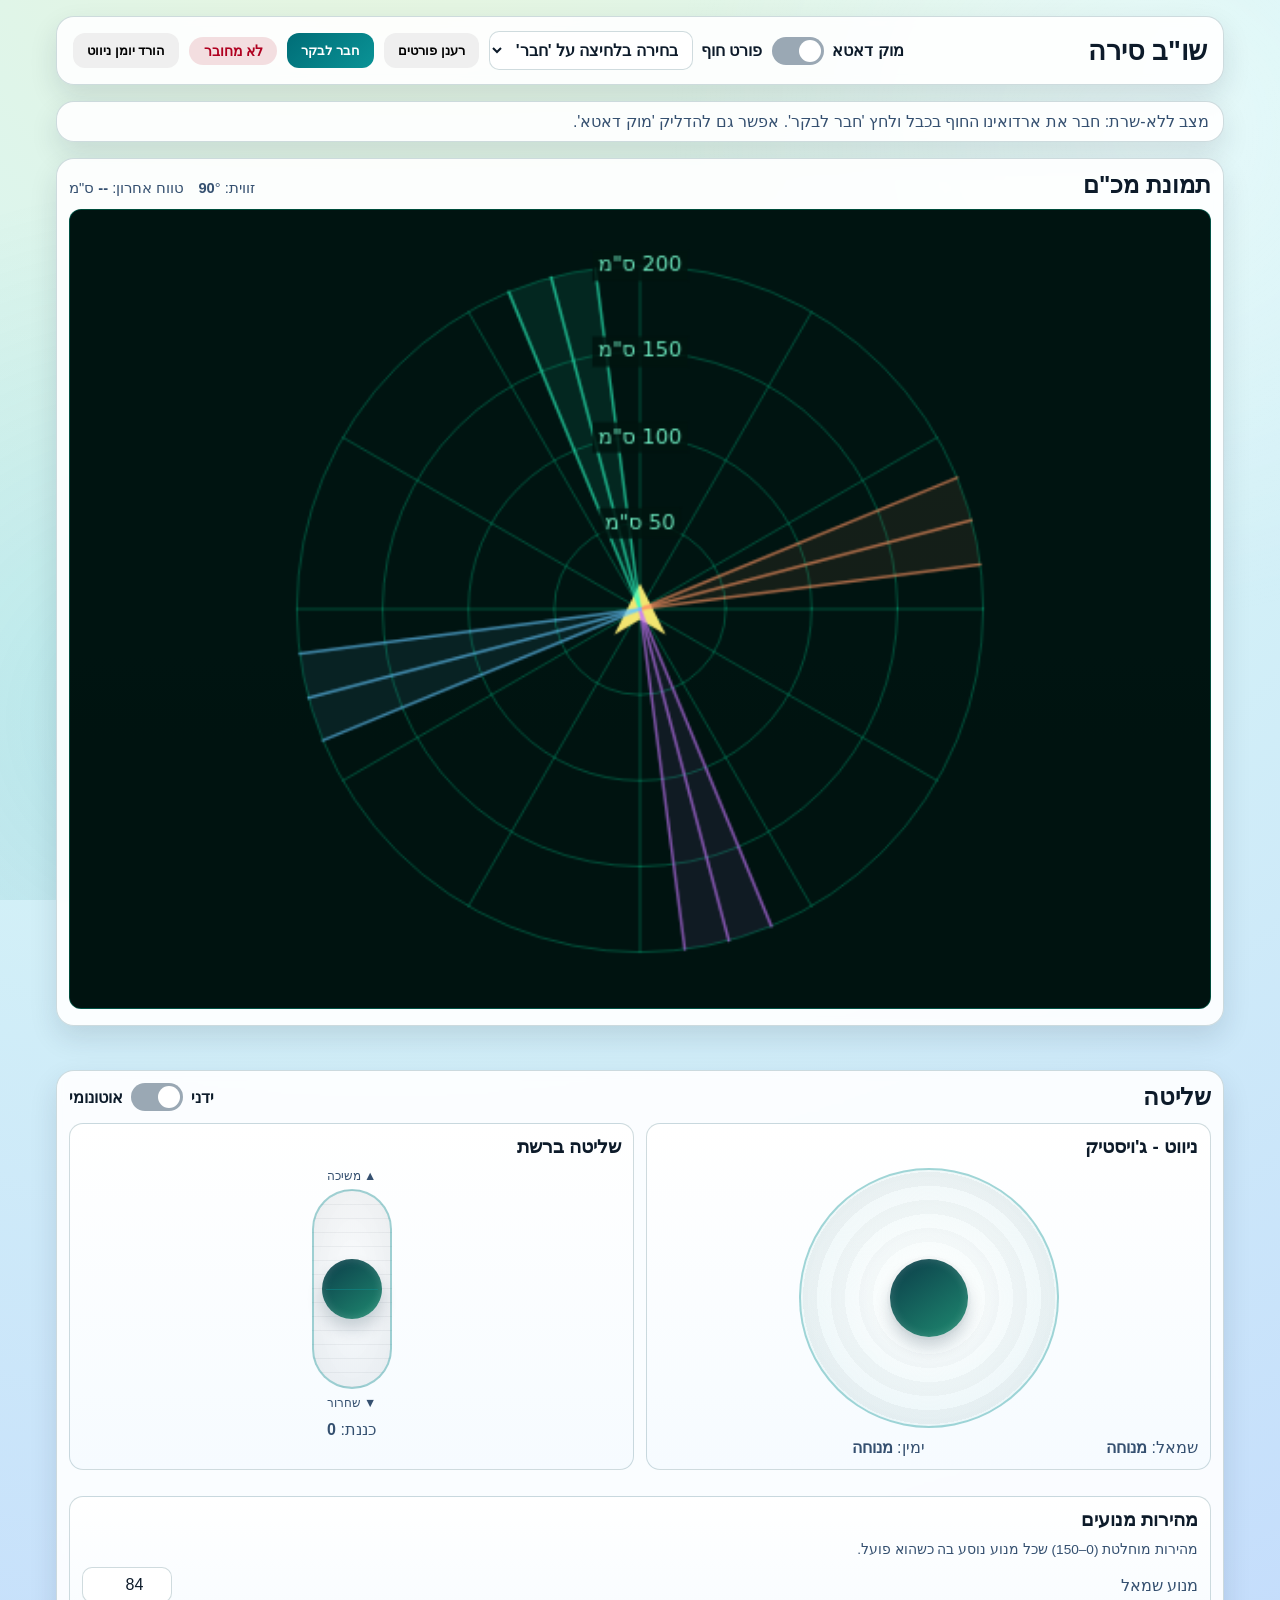
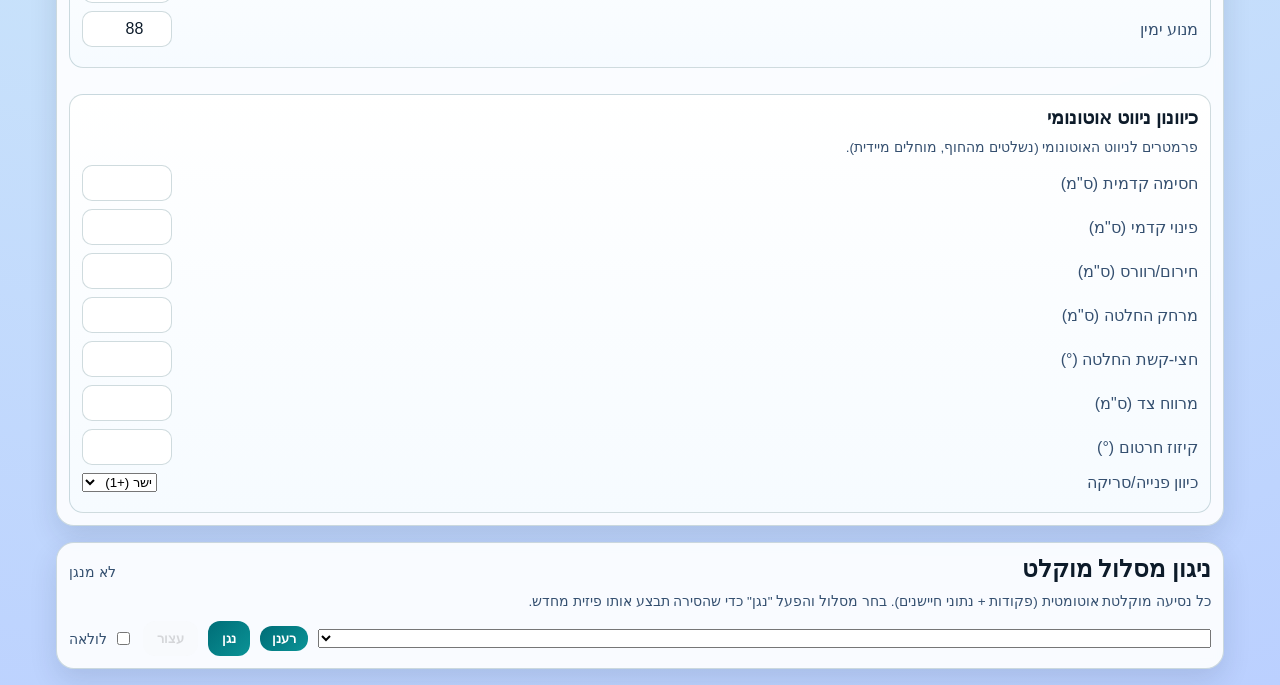
==== commit 2df5de16: "." ====
--- a/host/web/index.html
+++ b/host/web/index.html
@@ -119,6 +119,19 @@
               <input id="motorRightAbs" type="number" min="0" max="150" step="1" inputmode="numeric" />
             </div>
           </article>
+
+          <article class="card motor-speed-card nav-tune-card">
+            <h3>כיוונון ניווט אוטונומי</h3>
+            <p class="motor-speed-hint">פרמטרים לניווט האוטונומי (נשלטים מהחוף, מוחלים מיידית).</p>
+            <div class="motor-speed-row"><label for="navFrontBlock">חסימה קדמית (ס"מ)</label><input id="navFrontBlock" type="number" min="10" max="300" step="1" inputmode="numeric" /></div>
+            <div class="motor-speed-row"><label for="navFrontClear">פינוי קדמי (ס"מ)</label><input id="navFrontClear" type="number" min="10" max="320" step="1" inputmode="numeric" /></div>
+            <div class="motor-speed-row"><label for="navFrontEmergency">חירום/רוורס (ס"מ)</label><input id="navFrontEmergency" type="number" min="5" max="200" step="1" inputmode="numeric" /></div>
+            <div class="motor-speed-row"><label for="navDecision">מרחק החלטה (ס"מ)</label><input id="navDecision" type="number" min="20" max="400" step="1" inputmode="numeric" /></div>
+            <div class="motor-speed-row"><label for="navDecisionHalf">חצי-קשת החלטה (°)</label><input id="navDecisionHalf" type="number" min="10" max="90" step="1" inputmode="numeric" /></div>
+            <div class="motor-speed-row"><label for="navSideStandoff">מרווח צד (ס"מ)</label><input id="navSideStandoff" type="number" min="5" max="200" step="1" inputmode="numeric" /></div>
+            <div class="motor-speed-row"><label for="navBowOffset">קיזוז חרטום (°)</label><input id="navBowOffset" type="number" min="0" max="180" step="1" inputmode="numeric" /></div>
+            <div class="motor-speed-row"><label for="navSweepSign">כיוון פנייה/סריקה</label><select id="navSweepSign"><option value="1">ישר (+1)</option><option value="-1">הפוך (-1)</option></select></div>
+          </article>
         </div>
       </section>
 
@@ -145,6 +158,6 @@
     </main>
 
     <script src="./serial-bridge.js?v=20260716a" defer></script>
-    <script src="./app.js?v=20260717f-followgap" defer></script>
+    <script src="./app.js?v=20260720a-navrf" defer></script>
   </body>
 </html>
